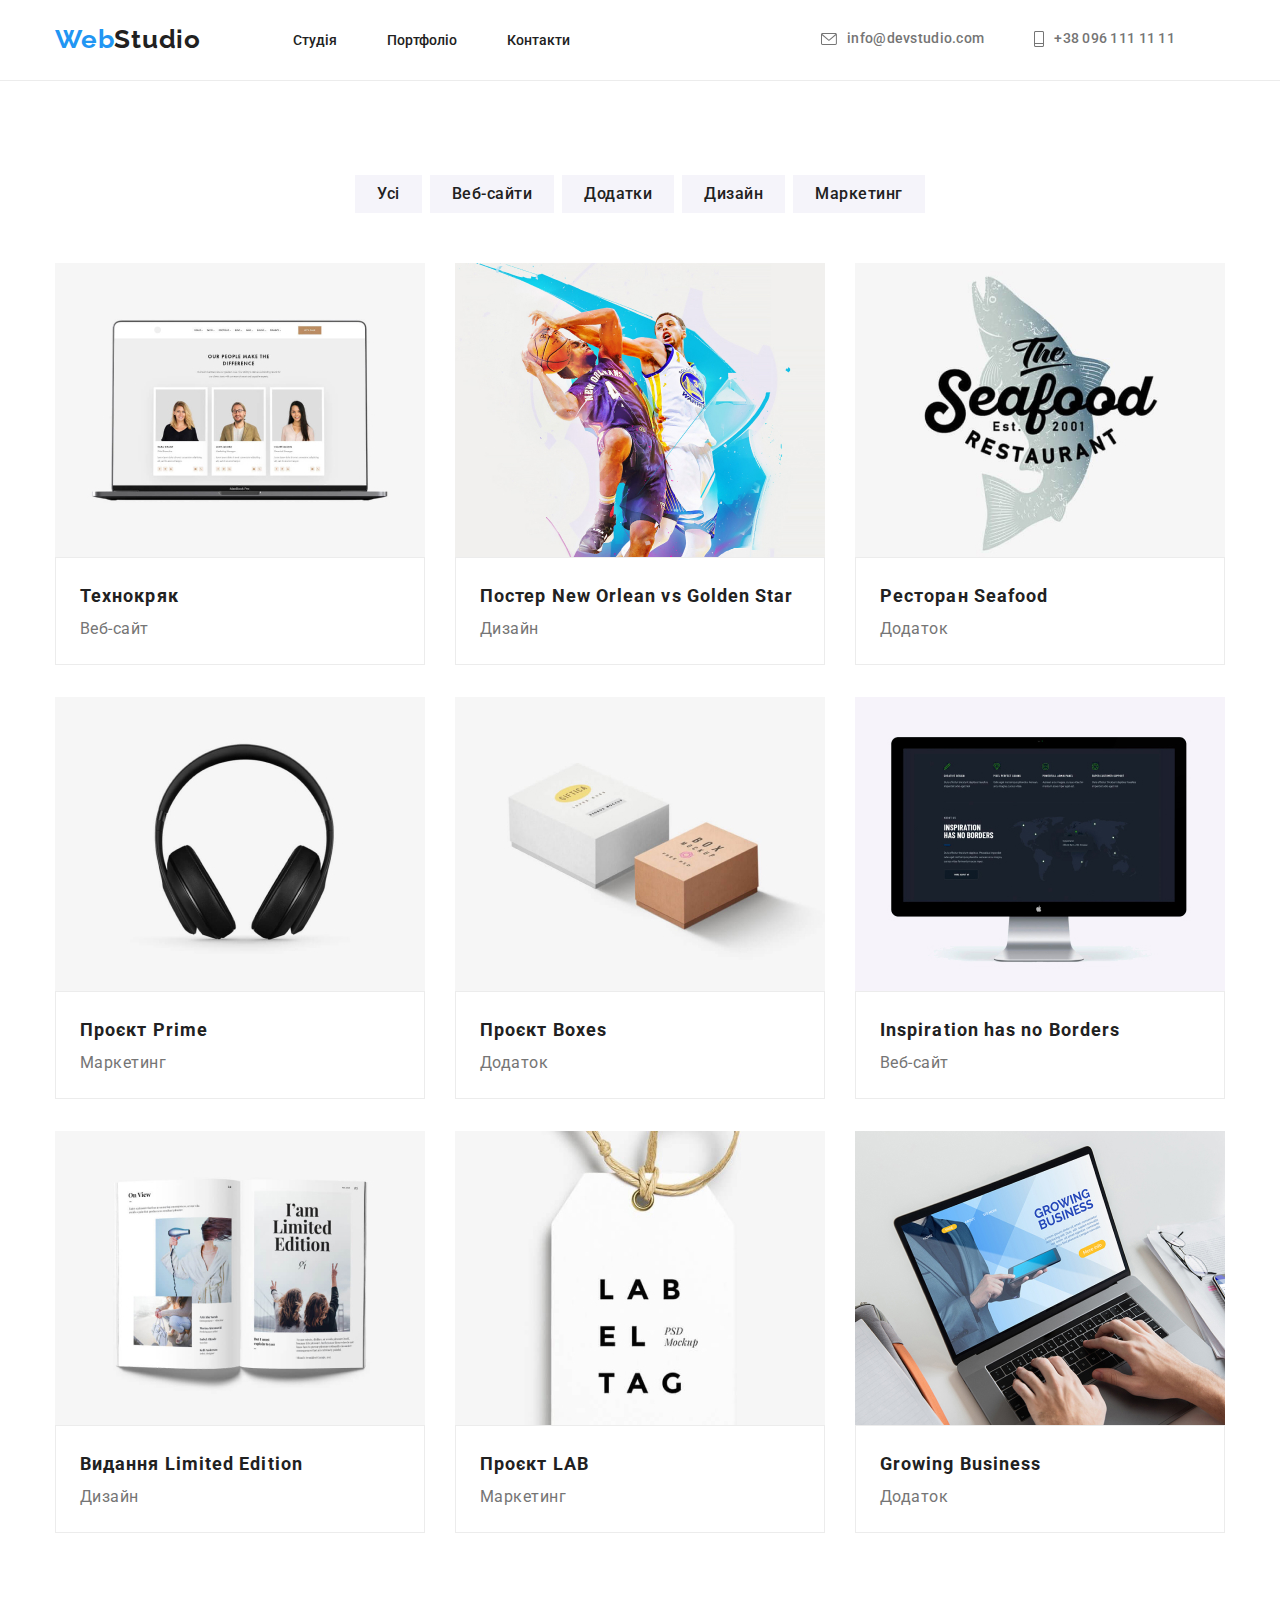
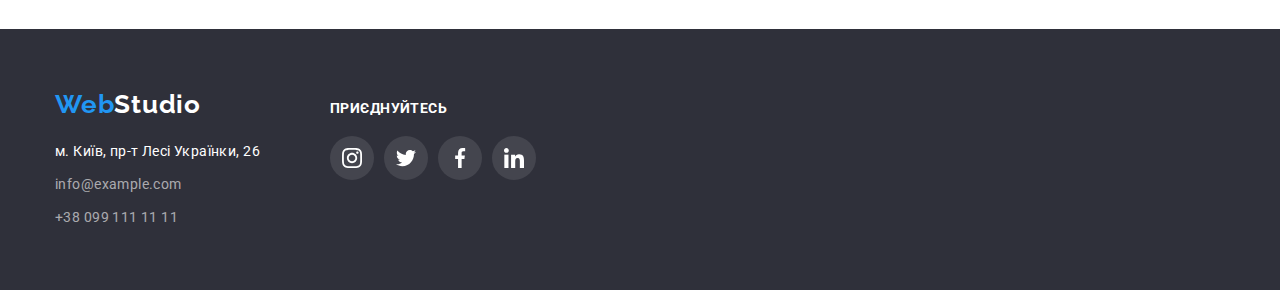
==== portfolio.html @ a78efc7d "index.html and style.css" ====
<!DOCTYPE html>
<html lang="uk">

<head>
    <meta charset="UTF-8">
    <meta http-equiv="X-UA-Compatible" content="IE=edge">
    <meta name="viewport" content="width=device-width, initial-scale=1.0">
    <title>Document</title>
    <link
        href="https://fonts.googleapis.com/css2?family=Raleway:wght@700&family=Roboto:wght@400;500;700;900&display=swap"
        rel="stylesheet" />
    <link rel="stylesheet" href="./CSS/style.css">
</head>

<body>
    <header class="header">
        <!--Верхня лінія-->
        
        <div class="container">
            <div class="container-nav">
        <nav class="container-nav">
            <a href="./index.html" class="logo">Web<span class="logo-header">Studio</span></a>

            <ul class="site-nav">
                <li><a href="./index.html" class="link">Студія</a></li>
                <li><a href="./portfolio.html" class="link">Портфоліо</a></li>
                <li><a href="" class="link">Контакти</a></li>
            </ul>
        </nav>

        <div class="auth-nav">
            <a class="header-mail" link href="mailto:info@devstudio.com">
                <svg class="contacts-icon" width="16" height="12">
                    <use href="./images/icons.svg2.svg#icon-logo-7"></use>
                </svg>
                info@devstudio.com
            </a>

            <a href="tel:+380961111111" class="header-mail">
                <svg class="contacts-icon" width="10" height="16">
                    <use href="./images/icons.svg2.svg#icon-logo-8"></use>
                </svg>
                +38 096 111 11 11
            </a>

        </div>
    </div>
</div>
    </header>

    <main>
        <section class="section-text">
            <div class="container">
                <h1 class="ordinary-title">Портфоліо</h1>
            <ul class="ordinary-nav">
                <li><button type="button" class="butons ordinary-butons">Усі</button></li>
                <li><button type="button" class="butons ordinary-butons">Веб-сайти</button></li>
                <li><button type="button" class="butons ordinary-butons">Додатки</button></li>
                <li><button type="button" class="butons ordinary-butons">Дизайн</button></li>
                <li><button type="button" class="butons ordinary-butons">Маркетинг</button></li>
            </ul> 



            <ul class="text-list">
                <li class="ordinary-item">

                    <img src="./portfolio-images/pic-1.jpg" alt="ноутбук" width="370" />
                    <a href=""></a>
                    <div class="ordinary-description">
                    <h3 class="title ordinary-name">Технокряк</h3>
                    <p class="list">Веб-сайт</p>
                </div>
                </li>

                <li class="ordinary-item">
                    <img src="./portfolio-images/pic-2.jpg" alt="баскетбол" width="370" />
                    <a href=""></a>
                    <div class="ordinary-description">
                    <h3 class="title">Постер
                        <span lang="en"> New Orlean vs Golden Star</span>
                    </h3>
                    <p class="list">Дизайн</p>
                </div>
                </li>

                <li class="ordinary-item">
                    <img src="./portfolio-images/pic-3.jpg" alt="ресторан" width="370" />
                    <a href=""></a>
                    <div class="ordinary-description">
                    <h3 class="title">Ресторан
                        <span lang="en"> Seafood</span>
                    </h3>
                    <p class="list">Додаток</p>
                </div>
                </li>

                <li class="ordinary-item">
                    <img src="./portfolio-images/pic-4.jpg" alt="навушники" width="370" />
                    <a href=""></a>
                    <div class="ordinary-description">
                    <h3 class="title">Проєкт 
                        <span lang="en">Prime</span>
                    </h3>
                    <p class="list">Маркетинг</p>
                </div>
                </li>

                <li class="ordinary-item">
                    <img src="./portfolio-images/pic-5.jpg" alt="коробки" width="370" />
                    <a href=""></a>
                    <div class="ordinary-description">
                    <h3 class="title">Проєкт 
                        <span lang="en">Boxes</span>
                    </h3>
                    <p class="list">Додаток</p>
                </div>
                </li>

                <li class="ordinary-item">
                    <img src="./portfolio-images/pic-6.jpg" alt="компютер" width="370" />
                    <a href=""></a>
                    <div class="ordinary-description">
                    <h3 class="title" lang="en">Inspiration has no Borders</h3>
                    <p class="list">Веб-сайт</p>
                </div>
                </li>

                <li class="ordinary-item">
                    <img src="./portfolio-images/pic-7.jpg" alt="книжка" width="370" />
                    <a href=""></a>
                    <div class="ordinary-description">
                    <h3 class="title">Видання 
                        <span lang="en">Limited Edition</span>
                    </h3>
                    <p class="list">Дизайн</p>
                </div>
                </li>

                <li class="ordinary-item">
                    <img src="./portfolio-images/pic-8.jpg" alt="проєкт лаб" width="370" />
                    <a href=""></a>
                    <div class="ordinary-description">
                    <h3 class="title">Проєкт 
                        <span lang="en">LAB</span>
                    </h3>
                    <p class="list">Маркетинг</p>
                </div>
                </li>

                <li class="ordinary-item">
                    <img src="./portfolio-images/pic-9.jpg" alt="працює за ноутбуком" width="370" />
                    <a href=""></a>
                    <div class="ordinary-description">
                    <h3 class="title" lang="en">Growing Business</h3>
                    <p class="list">Додаток</p>
                </div> 
                </li>
            </ul>
        </div>
        </section>
    </main>

    <footer class="foot">
        <!--Підвал-->
        <div class="container">
            <div class="foot-container">
            <div class="basement">
        <a href="./index.html" class="title">Web<span class="caption">Studio</span></a>

        <address class="adress">
            <ul class="adress-list">
                <p class="page">м. Київ, пр-т Лесі Українки, 26</p>
                <li>
                    <a href="mailto:info@example.com" class="item">info@example.com</a>
                </li>

                <li>
                    <a href="tel:+380991111111" class="item">+38 099 111 11 11</a>
                </li>
            </ul>
        </address>
    </div>
        

        <div class="adress-container">
            <p class="adress-title">приєднуйтесь</p>
            <ul class="team-text">
                <li class="adress-social">
                    <a class="team-link" href="#">
                        <svg class="adress-icon" width="20" height="20">
                           <use href="./images/icons.svg.svg#icon-instagram"></use> 
                        </svg>
                    </a>
                </li>

                <li class="adress-social">
                    <a class="team-link" href="#">
                        <svg class="adress-icon" width="20" height="20">
                            <use href="./images/icons.svg.svg#icon-twitter"></use>
                        </svg>
                    </a>
                </li>

                <li class="adress-social">
                    <a class="team-link" href="#">
                        <svg class="adress-icon" width="20" height="20">
                            <use href="./images/icons.svg.svg#icon-facebook"></use>
                        </svg>
                    </a>
                </li>

                <li class="adress-social">
                    <a class="team-link" href="#">
                        <svg class="adress-icon" width="20" height="20">
                            <use href="./images/icons.svg.svg#icon-linkedin"></use>
                        </svg>
                    </a>
                </li>
            </ul>
        </div>
        </div>
    </div>

    </footer> 
</body>

</html>
---- CSS/style.css ----
:root {
    --caption-text-color: #FFFFFF;
    --link-tex-color: #212121;
    --auth-nav-text-color: #757575;
    --lead-text-color: #757575;
    --item-text-color: rgba(255, 255, 255, 0.6);
    --logo-text-color: #2196F3;
    --subject-text-color: #2F303A;
    --ordinary-color: #F5F4FA;
}

html {
    box-sizing: border-box;
}

*,
*::before,
*::after {
    box-sizing: inherit;
}

body {
    margin: 0;
    color: var(--link-tex-color);
    background-color: var(--caption-text-color);
    font-family: 'Raleway', sans-serif;
}

h1,
h2,
h3,
h4,
h5,
h6,
p {
    font-family: 'Raleway';
    margin: 0;

}

ul {
    list-style: none;
    margin: 0;
    padding: 0;
}

/*header*/

.header {
    padding-top: 24px;
    padding-bottom: 25px;
    border-bottom: 1px solid #ECECEC;
}


.container {
    width: 1200px;
    padding-left: 15px;
    padding-right: 15px;
    margin: 0 auto;
}

.container-nav {
    display: flex;
    align-items: center;
}

.logo {
    width: 145px;
    margin-right: 93px;


    color: var(--logo-text-color);
    font-family: 'Raleway';
    font-style: normal;
    font-weight: 700;
    font-size: 26px;
    line-height: 1.19;
    letter-spacing: 0.03em;
    text-decoration: none;

}

.logo-header { 
    color: var(--link-tex-color);
}

/*site nav*/

.site-nav {
    display: flex;
    gap: 50px;  
}


.site-nav .link { 
    
    color: var(--link-tex-color);
    font-family: 'Roboto';
    font-weight: 500;
    font-size: 14px;
    line-height: 1.14;
    text-decoration: none;
}

.site-nav .link:hover,
.site-nav .link:focus {
    color: var(--logo-text-color);
}

/*auth-nav*/

.contacts-icon {
    margin-right: 10px;
    fill: currentColor;
    
}

.auth-nav {
    display: flex;
    margin-left: auto; 
    
}

.header-mail {
    margin-right: 50px;
    display: flex;
    flex-direction: row;
    align-items: center;

    font-family: 'Roboto';
    font-weight: 500;
    font-size: 14px;
    line-height: 1.14;
    letter-spacing: 0.02em;
    color: var(--auth-nav-text-color);
    text-decoration: none;
}

 .header-mail:hover,
 .header-mail:focus {
    color: var(--logo-text-color);
}


/*section-subject*/

.section-subject .caption {

    width: 696px;
    height: 120px;
    margin-bottom: 30px;

    color: var(--caption-text-color);
    font-family: 'Roboto';
    font-weight: 900;
    font-size: 44px;
    line-height: 1.36;
    letter-spacing: 0.06em;
    text-transform: uppercase;
    text-align: center;
}

.section-subject {
    padding-top: 200px;
    padding-bottom: 200px;
    display: flex;
    align-items: center;
    max-width: 1600px;
    margin: 0 auto;

    margin-left: auto; 
    margin-right: auto;
    height: 600px;
    background: #c4c4c4;
  background-repeat: no-repeat;
  background-position: center;
  background-size: cover;  
    background-image: linear-gradient(
        rgba(47, 48, 58, 0.4),
        rgba(47, 48, 58, 0.4) 

    ),url(../CSS/style-images/hero-style.jpg);
}



.hero-content {
    display: flex;
    flex-direction: column;
    align-items: center;

}

.section-subject .bth {
    width: 216px;
    height: 50px;
    cursor: pointer;


    color: var(--caption-text-color);
    background-color: var(--logo-text-color);
    font-family: 'Roboto';
    font-weight: 700;
    font-size: 16px;
    line-height: 1.88;
    letter-spacing: 0.06em;

}

.section-subject .bth:hover {
    background-color: #2196F3;
}



/*section-title*/

.about-thumb {
    display: flex;
    flex-direction: column;
    align-items: center;
    margin-bottom: 30px;
    background: var(--ordinary-color);
    border-radius: 4px;
}

.about-list {
    display: flex;
    width: 1170px;
    height: 98px;
}

.about-list li:last-child {
    margin: 0;
}


.section-title {
    padding-top: 94px;
    padding-bottom: 118px;
}

.about-item {
    margin-right: 30px;
    width: 270px;
    height: 98px;
}


.section-title .list {
    max-width: 270px;
    height: 16px;
    margin-bottom: 10px; 

    color: var(--link-tex-color);
    font-family: 'Roboto';
    font-weight: 700;
    font-size: 14px;
    line-height: 1.14;
    letter-spacing: 0.03em;
    text-transform: uppercase;
}

.section-title .lead {
    max-width: 270px;

    color: var(--lead-text-color);
    font-family: 'Roboto';
    font-weight: 400;
    font-size: 14px;
    line-height: 1.71;
    letter-spacing: 0.03em;
}

/*section-headline*/

img {
    display: block;
    max-width: 100%;
    height: auto;
}

.service-list { 
    display: flex;
    gap: 30px;
}

.section-headline {
    padding-top: 0;
    padding-bottom: 94px;
}

.section-headline .list {
    margin-bottom: 50px;

    color: var(--link-tex-color);
    font-family: 'Roboto';
    font-weight: 700;
    font-size: 36px;
    line-height: 1.17;
    text-align: center;
    letter-spacing: 0.03em;
}

/*section-work*/

.team-icon {
    fill: #AFB1B8;
}

.team-link {
    width: 44px;
    height: 44px;
    border-radius: 50%;
    display: flex;
    align-items: center;
    justify-content: center; 
}

.team-link:hover,
.team-link:focus {
    background-color: var(--logo-text-color);
}

.team-link:hover .team-icon,
.team-link:focus .team-icon {
    fill: var(--caption-text-color);
}

.team-text {
    display: flex;
    gap: 10px;
} 

.team-social {
    display: flex;
    justify-content: center;
    gap: 10px;
}


.teame-description {
    padding: 30px 0 30px 0;
    display: flex;
    flex-direction: column;
    align-items: center;
}

.team-item {
    width: 270px;
    height: 428px;
    left: 215px;
    top: 1632px;
    background: var(--normal-color);
    box-shadow: 0px 1px 3px rgb(0 0 0 / 12%), 0px 1px 1px rgb(0 0 0 / 14%), 0px 2px 1px rgb(0 0 0 / 20%);
    border-radius: 0px 0px 4px 4px;
}

.team-list {
    display: flex;
    gap: 30px;
}

.section-work {
    padding-top: 94px;
    padding-bottom: 94px;
    background-color: var(--ordinary-color);
}

.section-work .items {

    margin-bottom: 50px;

    color: var(--link-tex-color);
    font-family: 'Roboto';
    font-weight: 700;
    font-size: 36px;
    line-height: 1.17;
    text-align: center;
    letter-spacing: 0.03em;
}

.section-work .list {

    margin-bottom: 10px;

    color: var(--link-tex-color);
    font-family: 'Roboto';
    font-weight: 500;
    font-size: 16px;
    line-height: 1.19;
    text-align: center;
    letter-spacing: 0.03em;
}

.section-work .lead {
    color: var(--lead-text-color);
    font-family: 'Roboto';
    font-weight: 400;
    font-size: 16px;
    line-height: 1.19;
    text-align: center;
    letter-spacing: 0.03em;
    margin-bottom: 16px;
}

/*section-customers*/

.customers-logo:hover,
.customers-logo:focus {
    background-color: var(--logo-text-color);
}

.customers-logo:hover .customers-icon,
.customers-logo:focus .customers-icon {
    fill: var(--caption-text-color);
}

.customers {
    padding: 0;
    padding-top: 94px;
    padding-bottom: 94px;
}

.customers-title {
    font-family: 'Roboto';
font-style: normal;
font-weight: 700;
font-size: 36px;
line-height: 42px;
text-align: center;
letter-spacing: 0.03em;
color: var(--link-tex-color);
margin-bottom: 50px;
}

.customers-list {
    display: flex;
    flex-direction: row;
    align-items: center;
    gap: 30px;
}


.customers-logo {
    box-sizing: border-box;
    width: 170px;
    height: 92px;
    border: 1px solid #AFB1B8;
    border-radius: 4px;
    display: flex;
    align-items: center;
    justify-content: center;
    outline: none;
}

.customers-icon {
    fill: #AFB1B8;
}



/*adress footer*/

.foot-container {
    display: flex;
    align-items: baseline;
    gap: 70px;
}

.adress-icon {
    fill: var(--caption-text-color);
}

.team-link {
    width: 44px;
    height: 44px;
    border-radius: 50%;
    background-color: rgba(255, 255, 255, 0.1);
    display: flex;
    align-items: center;
    justify-content: center;
}

.adress-social {
    display: flex;
    justify-content: center;
    gap: 10px;
}

.foot .item:hover,
.foot .item:focus {
    color: var(--logo-text-color);
}

.foot .page:hover,
.foot .page:focus {
    color: var(--logo-text-color);
}

.foot .page {
    cursor: pointer;
}

.adress-title {
    list-style: none;
    font-family: 'Roboto';
    font-style: normal;
    font-weight: 700;
    font-size: 14px;
    line-height: 16px;
    letter-spacing: 0.03em;
    text-transform: uppercase;
    color: var(--caption-text-color);
    margin-bottom: 20px;
}


.adress .item {
    color: var(--item-text-color);
    font-family: 'Roboto';
    font-style: normal;
    font-weight: 400;
    font-size: 14px;
    line-height: 1.71;
    letter-spacing: 0.03em;
    text-decoration: none;
}

.adress .page {
    color: var(--caption-text-color);
    font-family: 'Roboto';
    font-style: normal;
    font-weight: 400;
    font-size: 14px;
    line-height: 1.71;
    letter-spacing: 0.03em;
}

.foot .title {
    color: var(--logo-text-color);
    font-family: 'Raleway';
    font-style: normal;
    font-weight: 700;
    font-size: 26px;
    line-height: 1.19;
    letter-spacing: 0.03em;
    text-decoration: none;
}

.foot .caption {
    color: var(--caption-text-color);
}

.foot {
    margin: 0 auto;
    padding-top: 60px;
    padding-bottom: 60px;

    background-color: var(--subject-text-color);
}

.basement {
    display: flex;
    flex-direction: column;
    gap: 20px;
}

.adress-list {
    display: flex;
    flex-direction: column;
    gap: 9px;
}


/*section.butons*/
/*portfolio.html*/

.ordinary-nav {
    display: flex;
    justify-content: center;
    margin: 0 0 50px 0;
    gap: 8px;
}

.section-text {
    padding-top: 94px;
    padding-bottom: 94px;
}

.ordinary-title {
    position: absolute;
    white-space: nowrap;
    width: 1px;
    height: 1px;
    overflow: hidden;
    border: 0;
    padding: 0;
    clip: rect(0 0 0 0);
    clip-path: inset(50%);
    margin: -1px;
}

.ordinary-butons {
    font-weight: 500;
    line-height: 1.63;
    letter-spacing: 0.03em;
    color: inherit;
    background-color: var(--ordinary-color);
    filter: none;
    padding: 6px 22px; 
}


.section-text .butons {

    color: var(--link-tex-color);


    font-family: 'Roboto';
    font-style: normal;
    font-weight: 500;
    font-size: 16px;
    line-height: 1.62;
    text-align: center;
    letter-spacing: 0.03em;
}

.butons {
    font-family: inherit;
    border: none;
    cursor: pointer;
    font-size: 16px;
}

.section-text .butons:hover,
.section-text .butons:focus {
    background-color: #2196F3;
    color: var(--caption-text-color);
    
}

/*text-list*/

.ordinary-description {
    border: 1px solid #ECECEC;
    padding: 20px 24px;
}

.ordinary-item {
    width: 370px;
    height: 404px;
}

.text-list {
    display: flex;
    flex-wrap: wrap;
    justify-content: center;
    gap: 30px;
}


.text-list .title { 

    color: var(--link-tex-color);
    font-family: 'Roboto';
    font-style: normal;
    font-weight: 700;
    font-size: 18px;
    line-height: 2.00;
    letter-spacing: 0.06em;
}

.text-list .list {
    color: var(--lead-text-color);
    font-family: 'Roboto';
    font-style: normal;
    font-weight: 400;
    font-size: 16px;
    line-height: 1.88;
    letter-spacing: 0.03em;
}
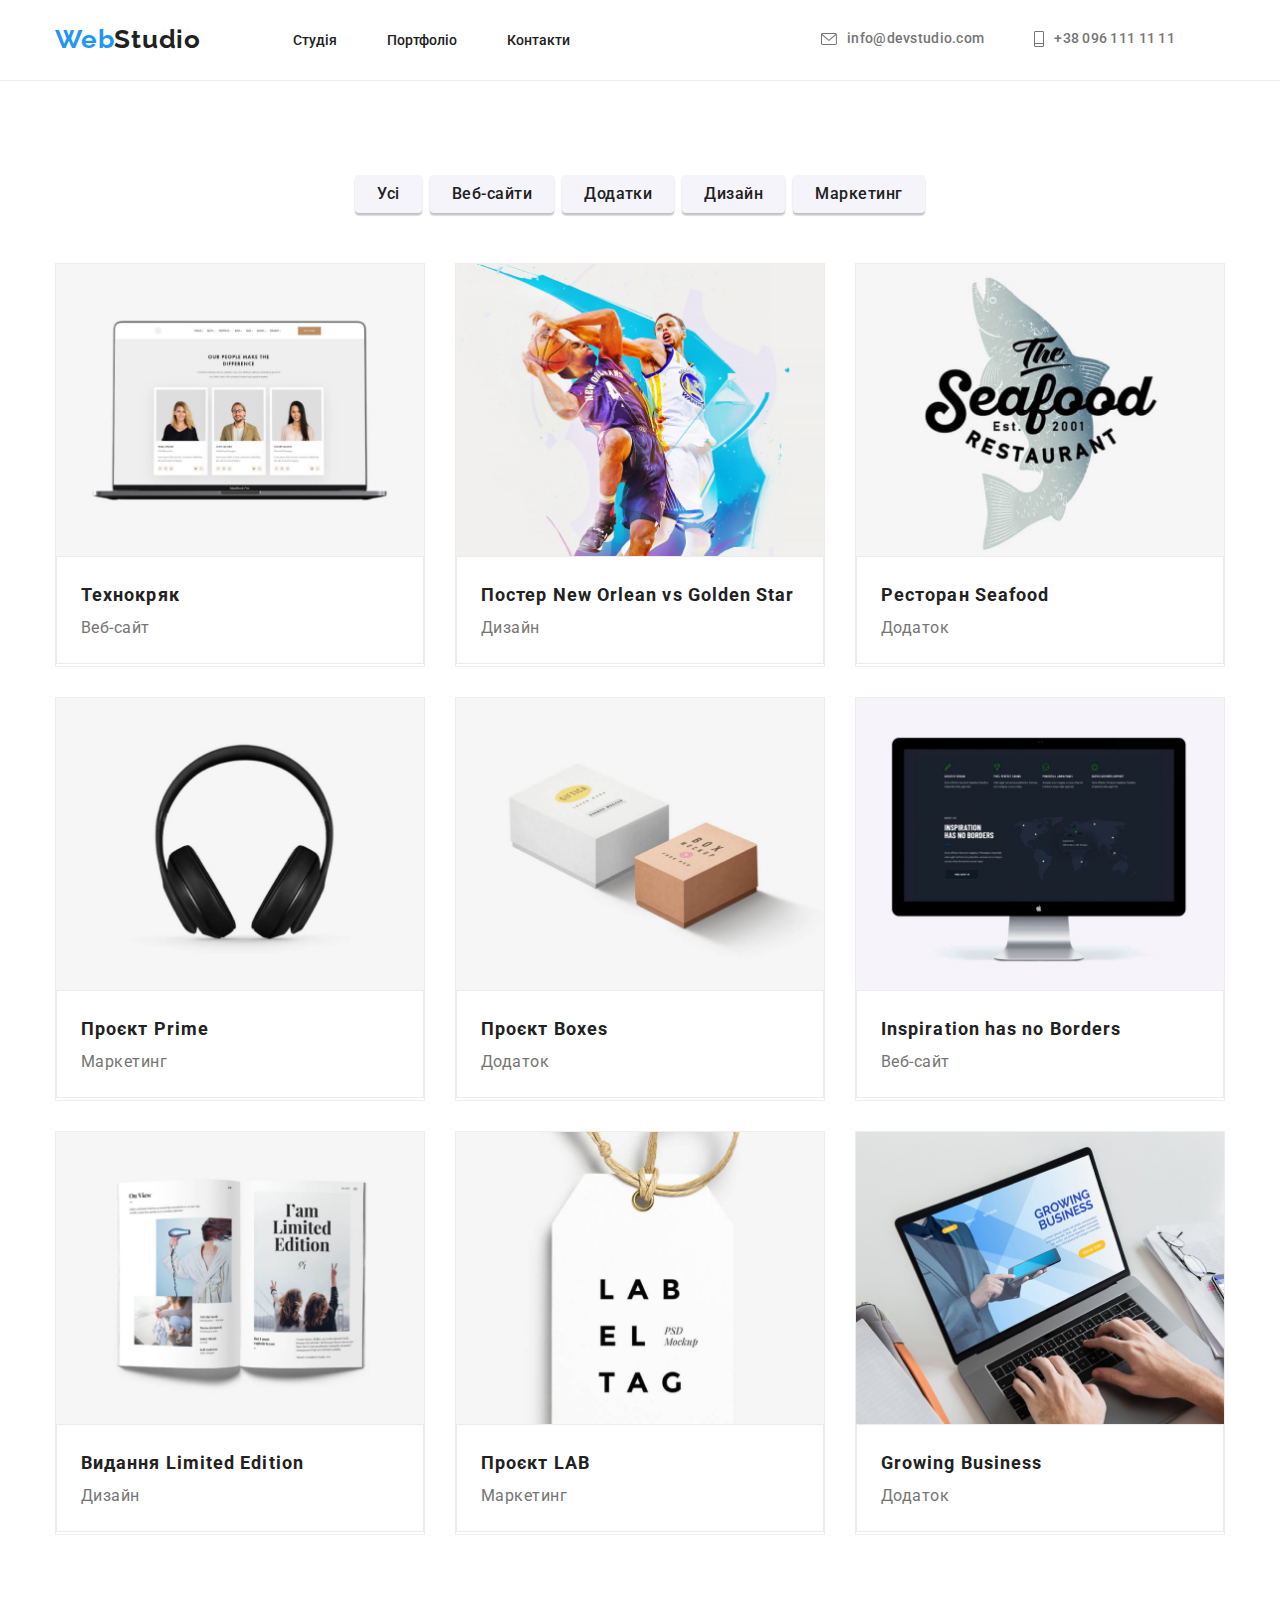
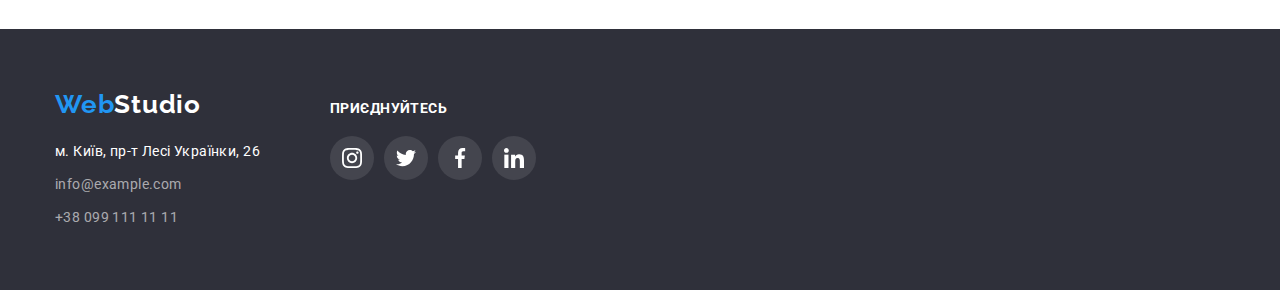
==== commit f6fa33ea: "index.html and style.css" ====
--- a/portfolio.html
+++ b/portfolio.html
@@ -2,227 +2,209 @@
 <html lang="uk">
 
 <head>
-    <meta charset="UTF-8">
-    <meta http-equiv="X-UA-Compatible" content="IE=edge">
-    <meta name="viewport" content="width=device-width, initial-scale=1.0">
-    <title>Document</title>
-    <link
-        href="https://fonts.googleapis.com/css2?family=Raleway:wght@700&family=Roboto:wght@400;500;700;900&display=swap"
-        rel="stylesheet" />
-    <link rel="stylesheet" href="./CSS/style.css">
+  <meta charset="UTF-8">
+  <meta http-equiv="X-UA-Compatible" content="IE=edge">
+  <meta name="viewport" content="width=device-width, initial-scale=1.0">
+  <title>WebStudio</title>
+  <link href="https://fonts.googleapis.com/css2?family=Raleway:wght@700&family=Roboto:wght@400;500;700;900&display=swap"
+    rel="stylesheet" />
+  <link rel="stylesheet" href="./CSS/style.css">
 </head>
 
 <body>
-    <header class="header">
-        <!--Верхня лінія-->
-        
-        <div class="container">
-            <div class="container-nav">
+  <header class="header">
+    <!--Верхня лінія-->
+
+    <div class="container">
+      <div class="container-nav">
         <nav class="container-nav">
-            <a href="./index.html" class="logo">Web<span class="logo-header">Studio</span></a>
-
-            <ul class="site-nav">
-                <li><a href="./index.html" class="link">Студія</a></li>
-                <li><a href="./portfolio.html" class="link">Портфоліо</a></li>
-                <li><a href="" class="link">Контакти</a></li>
+          <a href="./index.html" class="logo">Web<span class="logo-header">Studio</span></a>
+          <ul class="site-nav">
+            <li><a href="./index.html" class="link">Студія</a></li>
+            <li><a href="./portfolio.html" class="link">Портфоліо</a></li>
+            <li><a href="" class="link">Контакти</a></li>
+          </ul>
+        </nav>
+        <div class="auth-nav">
+          <a class="header-mail" link href="mailto:info@devstudio.com">
+            <svg class="contacts-icon" width="16" height="12">
+              <use href="./images/icons.svg2.svg#icon-logo-7"></use>
+            </svg>
+            info@devstudio.com
+          </a>
+          <a href="tel:+380961111111" class="header-mail">
+            <svg class="contacts-icon" width="10" height="16">
+              <use href="./images/icons.svg2.svg#icon-logo-8"></use>
+            </svg>
+            +38 096 111 11 11
+          </a>
+        </div>
+      </div>
+    </div>
+  </header>
+  <main>
+    <section class="section-text">
+      <div class="container">
+        <h1 class="ordinary-title">Портфоліо</h1>
+        <ul class="ordinary-nav">
+          <li><button type="button" class="butons ordinary-butons">Усі</button></li>
+          <li><button type="button" class="butons ordinary-butons">Веб-сайти</button></li>
+          <li><button type="button" class="butons ordinary-butons">Додатки</button></li>
+          <li><button type="button" class="butons ordinary-butons">Дизайн</button></li>
+          <li><button type="button" class="butons ordinary-butons">Маркетинг</button></li>
+        </ul>
+        <ul class="text-list">
+          <li class="ordinary-item">
+            <a href="#" class="ordinary-link list">
+              <img src="./portfolio-images/pic-1.jpg" alt="ноутбук" width="370" />
+              <div class="ordinary-description">
+                <h3 class="title ordinary-name">Технокряк</h3>
+                <p class="list">Веб-сайт</p>
+              </div>
+            </a>
+          </li>
+          <li class="ordinary-item">
+            <a href="#" class="ordinary-link list">
+              <img src="./portfolio-images/pic-2.jpg" alt="баскетбол" width="370" />
+              <div class="ordinary-description">
+                <h3 class="title">Постер
+                  <span lang="en"> New Orlean vs Golden Star</span>
+                </h3>
+                <p class="list">Дизайн</p>
+              </div>
+            </a>
+          </li>
+          <li class="ordinary-item">
+            <a href="#" class="ordinary-link list">
+              <img src="./portfolio-images/pic-3.jpg" alt="ресторан" width="370" />
+              <div class="ordinary-description">
+                <h3 class="title">Ресторан
+                  <span lang="en"> Seafood</span>
+                </h3>
+                <p class="list">Додаток</p>
+              </div>
+            </a>
+          </li>
+          <li class="ordinary-item">
+            <a href="#" class="ordinary-link list">
+              <img src="./portfolio-images/pic-4.jpg" alt="навушники" width="370" />
+              <div class="ordinary-description">
+                <h3 class="title">Проєкт
+                  <span lang="en">Prime</span>
+                </h3>
+                <p class="list">Маркетинг</p>
+              </div>
+            </a>
+          </li>
+          <li class="ordinary-item">
+            <a href="#" class="ordinary-link list">
+              <img src="./portfolio-images/pic-5.jpg" alt="коробки" width="370" />
+              <div class="ordinary-description">
+                <h3 class="title">Проєкт
+                  <span lang="en">Boxes</span>
+                </h3>
+                <p class="list">Додаток</p>
+              </div>
+            </a>
+          </li>
+          <li class="ordinary-item">
+            <a href="#" class="ordinary-link list">
+              <img src="./portfolio-images/pic-6.jpg" alt="компютер" width="370" />
+              <div class="ordinary-description">
+                <h3 class="title" lang="en">Inspiration has no Borders</h3>
+                <p class="list">Веб-сайт</p>
+              </div>
+            </a>
+          </li>
+          <li class="ordinary-item">
+            <a href="#" class="ordinary-link list">
+              <img src="./portfolio-images/pic-7.jpg" alt="книжка" width="370" />
+              <div class="ordinary-description">
+                <h3 class="title">Видання
+                  <span lang="en">Limited Edition</span>
+                </h3>
+                <p class="list">Дизайн</p>
+              </div>
+            </a>
+          </li>
+          <li class="ordinary-item">
+            <a href="#" class="ordinary-link list">
+              <img src="./portfolio-images/pic-8.jpg" alt="проєкт лаб" width="370" />
+              <div class="ordinary-description">
+                <h3 class="title">Проєкт
+                  <span lang="en">LAB</span>
+                </h3>
+                <p class="list">Маркетинг</p>
+              </div>
+            </a>
+          </li>
+          <li class="ordinary-item">
+            <a href="#" class="ordinary-link list">
+              <img src="./portfolio-images/pic-9.jpg" alt="працює за ноутбуком" width="370" />
+              <div class="ordinary-description">
+                <h3 class="title" lang="en">Growing Business</h3>
+                <p class="list">Додаток</p>
+              </div>
+            </a>
+          </li>
+        </ul>
+      </div>
+    </section>
+  </main>
+  <footer class="foot">
+    <!--Підвал-->
+    <div class="container">
+      <div class="foot-container">
+        <div class="basement">
+          <a href="./index.html" class="title">Web<span class="caption">Studio</span></a>
+          <address class="adress">
+            <ul class="adress-list">
+              <p class="page">м. Київ, пр-т Лесі Українки, 26</p>
+              <li>
+                <a href="mailto:info@example.com" class="item">info@example.com</a>
+              </li>
+              <li>
+                <a href="tel:+380991111111" class="item">+38 099 111 11 11</a>
+              </li>
             </ul>
-        </nav>
-
-        <div class="auth-nav">
-            <a class="header-mail" link href="mailto:info@devstudio.com">
-                <svg class="contacts-icon" width="16" height="12">
-                    <use href="./images/icons.svg2.svg#icon-logo-7"></use>
-                </svg>
-                info@devstudio.com
-            </a>
-
-            <a href="tel:+380961111111" class="header-mail">
-                <svg class="contacts-icon" width="10" height="16">
-                    <use href="./images/icons.svg2.svg#icon-logo-8"></use>
-                </svg>
-                +38 096 111 11 11
-            </a>
-
+          </address>
         </div>
+        <div class="adress-container">
+          <p class="adress-title">приєднуйтесь</p>
+          <ul class="team-text">
+            <li class="adress-social">
+              <a class="team-link" href="#">
+                <svg class="adress-icon" width="20" height="20">
+                  <use href="./images/icons.svg.svg#icon-instagram"></use>
+                </svg>
+              </a>
+            </li>
+            <li class="adress-social">
+              <a class="team-link" href="#">
+                <svg class="adress-icon" width="20" height="20">
+                  <use href="./images/icons.svg.svg#icon-twitter"></use>
+                </svg>
+              </a>
+            </li>
+            <li class="adress-social">
+              <a class="team-link" href="#">
+                <svg class="adress-icon" width="20" height="20">
+                  <use href="./images/icons.svg.svg#icon-facebook"></use>
+                </svg>
+              </a>
+            </li>
+            <li class="adress-social">
+              <a class="team-link" href="#">
+                <svg class="adress-icon" width="20" height="20">
+                  <use href="./images/icons.svg.svg#icon-linkedin"></use>
+                </svg>
+              </a>
+            </li>
+          </ul>
+        </div>
+      </div>
     </div>
-</div>
-    </header>
-
-    <main>
-        <section class="section-text">
-            <div class="container">
-                <h1 class="ordinary-title">Портфоліо</h1>
-            <ul class="ordinary-nav">
-                <li><button type="button" class="butons ordinary-butons">Усі</button></li>
-                <li><button type="button" class="butons ordinary-butons">Веб-сайти</button></li>
-                <li><button type="button" class="butons ordinary-butons">Додатки</button></li>
-                <li><button type="button" class="butons ordinary-butons">Дизайн</button></li>
-                <li><button type="button" class="butons ordinary-butons">Маркетинг</button></li>
-            </ul> 
-
-
-
-            <ul class="text-list">
-                <li class="ordinary-item">
-
-                    <img src="./portfolio-images/pic-1.jpg" alt="ноутбук" width="370" />
-                    <a href=""></a>
-                    <div class="ordinary-description">
-                    <h3 class="title ordinary-name">Технокряк</h3>
-                    <p class="list">Веб-сайт</p>
-                </div>
-                </li>
-
-                <li class="ordinary-item">
-                    <img src="./portfolio-images/pic-2.jpg" alt="баскетбол" width="370" />
-                    <a href=""></a>
-                    <div class="ordinary-description">
-                    <h3 class="title">Постер
-                        <span lang="en"> New Orlean vs Golden Star</span>
-                    </h3>
-                    <p class="list">Дизайн</p>
-                </div>
-                </li>
-
-                <li class="ordinary-item">
-                    <img src="./portfolio-images/pic-3.jpg" alt="ресторан" width="370" />
-                    <a href=""></a>
-                    <div class="ordinary-description">
-                    <h3 class="title">Ресторан
-                        <span lang="en"> Seafood</span>
-                    </h3>
-                    <p class="list">Додаток</p>
-                </div>
-                </li>
-
-                <li class="ordinary-item">
-                    <img src="./portfolio-images/pic-4.jpg" alt="навушники" width="370" />
-                    <a href=""></a>
-                    <div class="ordinary-description">
-                    <h3 class="title">Проєкт 
-                        <span lang="en">Prime</span>
-                    </h3>
-                    <p class="list">Маркетинг</p>
-                </div>
-                </li>
-
-                <li class="ordinary-item">
-                    <img src="./portfolio-images/pic-5.jpg" alt="коробки" width="370" />
-                    <a href=""></a>
-                    <div class="ordinary-description">
-                    <h3 class="title">Проєкт 
-                        <span lang="en">Boxes</span>
-                    </h3>
-                    <p class="list">Додаток</p>
-                </div>
-                </li>
-
-                <li class="ordinary-item">
-                    <img src="./portfolio-images/pic-6.jpg" alt="компютер" width="370" />
-                    <a href=""></a>
-                    <div class="ordinary-description">
-                    <h3 class="title" lang="en">Inspiration has no Borders</h3>
-                    <p class="list">Веб-сайт</p>
-                </div>
-                </li>
-
-                <li class="ordinary-item">
-                    <img src="./portfolio-images/pic-7.jpg" alt="книжка" width="370" />
-                    <a href=""></a>
-                    <div class="ordinary-description">
-                    <h3 class="title">Видання 
-                        <span lang="en">Limited Edition</span>
-                    </h3>
-                    <p class="list">Дизайн</p>
-                </div>
-                </li>
-
-                <li class="ordinary-item">
-                    <img src="./portfolio-images/pic-8.jpg" alt="проєкт лаб" width="370" />
-                    <a href=""></a>
-                    <div class="ordinary-description">
-                    <h3 class="title">Проєкт 
-                        <span lang="en">LAB</span>
-                    </h3>
-                    <p class="list">Маркетинг</p>
-                </div>
-                </li>
-
-                <li class="ordinary-item">
-                    <img src="./portfolio-images/pic-9.jpg" alt="працює за ноутбуком" width="370" />
-                    <a href=""></a>
-                    <div class="ordinary-description">
-                    <h3 class="title" lang="en">Growing Business</h3>
-                    <p class="list">Додаток</p>
-                </div> 
-                </li>
-            </ul>
-        </div>
-        </section>
-    </main>
-
-    <footer class="foot">
-        <!--Підвал-->
-        <div class="container">
-            <div class="foot-container">
-            <div class="basement">
-        <a href="./index.html" class="title">Web<span class="caption">Studio</span></a>
-
-        <address class="adress">
-            <ul class="adress-list">
-                <p class="page">м. Київ, пр-т Лесі Українки, 26</p>
-                <li>
-                    <a href="mailto:info@example.com" class="item">info@example.com</a>
-                </li>
-
-                <li>
-                    <a href="tel:+380991111111" class="item">+38 099 111 11 11</a>
-                </li>
-            </ul>
-        </address>
-    </div>
-        
-
-        <div class="adress-container">
-            <p class="adress-title">приєднуйтесь</p>
-            <ul class="team-text">
-                <li class="adress-social">
-                    <a class="team-link" href="#">
-                        <svg class="adress-icon" width="20" height="20">
-                           <use href="./images/icons.svg.svg#icon-instagram"></use> 
-                        </svg>
-                    </a>
-                </li>
-
-                <li class="adress-social">
-                    <a class="team-link" href="#">
-                        <svg class="adress-icon" width="20" height="20">
-                            <use href="./images/icons.svg.svg#icon-twitter"></use>
-                        </svg>
-                    </a>
-                </li>
-
-                <li class="adress-social">
-                    <a class="team-link" href="#">
-                        <svg class="adress-icon" width="20" height="20">
-                            <use href="./images/icons.svg.svg#icon-facebook"></use>
-                        </svg>
-                    </a>
-                </li>
-
-                <li class="adress-social">
-                    <a class="team-link" href="#">
-                        <svg class="adress-icon" width="20" height="20">
-                            <use href="./images/icons.svg.svg#icon-linkedin"></use>
-                        </svg>
-                    </a>
-                </li>
-            </ul>
-        </div>
-        </div>
-    </div>
-
-    </footer> 
+  </footer>
 </body>
 
 </html>--- a/CSS/style.css
+++ b/CSS/style.css
@@ -1,29 +1,29 @@
 :root {
-    --caption-text-color: #FFFFFF;
-    --link-tex-color: #212121;
-    --auth-nav-text-color: #757575;
-    --lead-text-color: #757575;
-    --item-text-color: rgba(255, 255, 255, 0.6);
-    --logo-text-color: #2196F3;
-    --subject-text-color: #2F303A;
-    --ordinary-color: #F5F4FA;
+  --caption-text-color: #ffffff;
+  --link-tex-color: #212121;
+  --auth-nav-text-color: #757575;
+  --lead-text-color: #757575;
+  --item-text-color: rgba(255, 255, 255, 0.6);
+  --logo-text-color: #2196f3;
+  --subject-text-color: #2f303a;
+  --ordinary-color: #f5f4fa;
 }
 
 html {
-    box-sizing: border-box;
+  box-sizing: border-box;
 }
 
 *,
 *::before,
 *::after {
-    box-sizing: inherit;
+  box-sizing: inherit;
 }
 
 body {
-    margin: 0;
-    color: var(--link-tex-color);
-    background-color: var(--caption-text-color);
-    font-family: 'Raleway', sans-serif;
+  margin: 0;
+  color: var(--link-tex-color);
+  background-color: var(--caption-text-color);
+  font-family: "Raleway", sans-serif;
 }
 
 h1,
@@ -33,652 +33,640 @@
 h5,
 h6,
 p {
-    font-family: 'Raleway';
-    margin: 0;
-
+  font-family: "Raleway";
+  margin: 0;
 }
 
 ul {
-    list-style: none;
-    margin: 0;
-    padding: 0;
+  list-style: none;
+  margin: 0;
+  padding: 0;
 }
 
 /*header*/
 
 .header {
-    padding-top: 24px;
-    padding-bottom: 25px;
-    border-bottom: 1px solid #ECECEC;
-}
-
+  padding-top: 24px;
+  padding-bottom: 25px;
+  border-bottom: 1px solid #ececec;
+}
 
 .container {
-    width: 1200px;
-    padding-left: 15px;
-    padding-right: 15px;
-    margin: 0 auto;
+  width: 1200px;
+  padding-left: 15px;
+  padding-right: 15px;
+  margin: 0 auto;
 }
 
 .container-nav {
-    display: flex;
-    align-items: center;
+  display: flex;
+  align-items: center;
 }
 
 .logo {
-    width: 145px;
-    margin-right: 93px;
-
-
-    color: var(--logo-text-color);
-    font-family: 'Raleway';
-    font-style: normal;
-    font-weight: 700;
-    font-size: 26px;
-    line-height: 1.19;
-    letter-spacing: 0.03em;
-    text-decoration: none;
-
-}
-
-.logo-header { 
-    color: var(--link-tex-color);
+  width: 145px;
+  margin-right: 93px;
+
+  color: var(--logo-text-color);
+  font-family: "Raleway";
+  font-style: normal;
+  font-weight: 700;
+  font-size: 26px;
+  line-height: 1.19;
+  letter-spacing: 0.03em;
+  text-decoration: none;
+}
+
+.logo-header {
+  color: var(--link-tex-color);
 }
 
 /*site nav*/
 
 .site-nav {
-    display: flex;
-    gap: 50px;  
-}
-
-
-.site-nav .link { 
-    
-    color: var(--link-tex-color);
-    font-family: 'Roboto';
-    font-weight: 500;
-    font-size: 14px;
-    line-height: 1.14;
-    text-decoration: none;
+  display: flex;
+  gap: 50px;
+}
+
+.site-nav .link {
+  color: var(--link-tex-color);
+  font-family: "Roboto";
+  font-weight: 500;
+  font-size: 14px;
+  line-height: 1.14;
+  text-decoration: none;
 }
 
 .site-nav .link:hover,
 .site-nav .link:focus {
-    color: var(--logo-text-color);
+  color: var(--logo-text-color);
 }
 
 /*auth-nav*/
 
 .contacts-icon {
-    margin-right: 10px;
-    fill: currentColor;
-    
+  margin-right: 10px;
+  fill: currentColor;
 }
 
 .auth-nav {
-    display: flex;
-    margin-left: auto; 
-    
+  display: flex;
+  margin-left: auto;
 }
 
 .header-mail {
-    margin-right: 50px;
-    display: flex;
-    flex-direction: row;
-    align-items: center;
-
-    font-family: 'Roboto';
-    font-weight: 500;
-    font-size: 14px;
-    line-height: 1.14;
-    letter-spacing: 0.02em;
-    color: var(--auth-nav-text-color);
-    text-decoration: none;
-}
-
- .header-mail:hover,
- .header-mail:focus {
-    color: var(--logo-text-color);
-}
-
+  margin-right: 50px;
+  display: flex;
+  flex-direction: row;
+  align-items: center;
+
+  font-family: "Roboto";
+  font-weight: 500;
+  font-size: 14px;
+  line-height: 1.14;
+  letter-spacing: 0.02em;
+  color: var(--auth-nav-text-color);
+  text-decoration: none;
+}
+
+.header-mail:hover,
+.header-mail:focus {
+  color: var(--logo-text-color);
+}
 
 /*section-subject*/
 
 .section-subject .caption {
-
-    width: 696px;
-    height: 120px;
-    margin-bottom: 30px;
-
-    color: var(--caption-text-color);
-    font-family: 'Roboto';
-    font-weight: 900;
-    font-size: 44px;
-    line-height: 1.36;
-    letter-spacing: 0.06em;
-    text-transform: uppercase;
-    text-align: center;
+  width: 696px;
+  height: 120px;
+  margin-bottom: 30px;
+
+  color: var(--caption-text-color);
+  font-family: "Roboto";
+  font-weight: 900;
+  font-size: 44px;
+  line-height: 1.36;
+  letter-spacing: 0.06em;
+  text-transform: uppercase;
+  text-align: center;
 }
 
 .section-subject {
-    padding-top: 200px;
-    padding-bottom: 200px;
-    display: flex;
-    align-items: center;
-    max-width: 1600px;
-    margin: 0 auto;
-
-    margin-left: auto; 
-    margin-right: auto;
-    height: 600px;
-    background: #c4c4c4;
+  padding-top: 200px;
+  padding-bottom: 200px;
+  display: flex;
+  align-items: center;
+  max-width: 1600px;
+  margin: 0 auto;
+
+  margin-left: auto;
+  margin-right: auto;
+  height: 600px;
+  background: #c4c4c4;
   background-repeat: no-repeat;
   background-position: center;
-  background-size: cover;  
-    background-image: linear-gradient(
-        rgba(47, 48, 58, 0.4),
-        rgba(47, 48, 58, 0.4) 
-
-    ),url(../CSS/style-images/hero-style.jpg);
-}
-
-
+  background-size: cover;
+  background-image: linear-gradient(
+      rgba(47, 48, 58, 0.4),
+      rgba(47, 48, 58, 0.4)
+    ),
+    url(../CSS/style-images/hero-style.jpg);
+}
 
 .hero-content {
-    display: flex;
-    flex-direction: column;
-    align-items: center;
-
+  display: flex;
+  flex-direction: column;
+  align-items: center;
 }
 
 .section-subject .bth {
-    width: 216px;
-    height: 50px;
-    cursor: pointer;
-
-
-    color: var(--caption-text-color);
-    background-color: var(--logo-text-color);
-    font-family: 'Roboto';
-    font-weight: 700;
-    font-size: 16px;
-    line-height: 1.88;
-    letter-spacing: 0.06em;
-
+  width: 216px;
+  height: 50px;
+  cursor: pointer;
+
+  color: var(--caption-text-color);
+  background-color: var(--logo-text-color);
+  font-family: "Roboto";
+  font-weight: 700;
+  font-size: 16px;
+  line-height: 1.88;
+  letter-spacing: 0.06em;
 }
 
 .section-subject .bth:hover {
-    background-color: #2196F3;
-}
-
-
+  background-color: #2196f3;
+}
 
 /*section-title*/
 
 .about-thumb {
-    display: flex;
-    flex-direction: column;
-    align-items: center;
-    margin-bottom: 30px;
-    background: var(--ordinary-color);
-    border-radius: 4px;
+  display: flex;
+  justify-content: center;
+  align-items: center;
+  margin-bottom: 30px;
+  background: var(--ordinary-color);
+  border-radius: 4px;
+  height: 120px;
 }
 
 .about-list {
-    display: flex;
-    width: 1170px;
-    height: 98px;
+  display: flex;
+  width: 1170px;
+  height: 98px;
 }
 
 .about-list li:last-child {
-    margin: 0;
-}
-
+  margin: 0;
+}
 
 .section-title {
-    padding-top: 94px;
-    padding-bottom: 118px;
+  padding-top: 94px;
+  padding-bottom: 118px;
 }
 
 .about-item {
-    margin-right: 30px;
-    width: 270px;
-    height: 98px;
-}
-
+  margin-right: 30px;
+  width: 270px;
+  height: 98px;
+}
 
 .section-title .list {
-    max-width: 270px;
-    height: 16px;
-    margin-bottom: 10px; 
-
-    color: var(--link-tex-color);
-    font-family: 'Roboto';
-    font-weight: 700;
-    font-size: 14px;
-    line-height: 1.14;
-    letter-spacing: 0.03em;
-    text-transform: uppercase;
+  max-width: 270px;
+  height: 16px;
+  margin-bottom: 10px;
+
+  color: var(--link-tex-color);
+  font-family: "Roboto";
+  font-weight: 700;
+  font-size: 14px;
+  line-height: 1.14;
+  letter-spacing: 0.03em;
+  text-transform: uppercase;
 }
 
 .section-title .lead {
-    max-width: 270px;
-
-    color: var(--lead-text-color);
-    font-family: 'Roboto';
-    font-weight: 400;
-    font-size: 14px;
-    line-height: 1.71;
-    letter-spacing: 0.03em;
+  max-width: 270px;
+
+  color: var(--lead-text-color);
+  font-family: "Roboto";
+  font-weight: 400;
+  font-size: 14px;
+  line-height: 1.71;
+  letter-spacing: 0.03em;
 }
 
 /*section-headline*/
 
 img {
-    display: block;
-    max-width: 100%;
-    height: auto;
-}
-
-.service-list { 
-    display: flex;
-    gap: 30px;
+  display: block;
+  max-width: 100%;
+  height: auto;
+}
+
+.service-list {
+  display: flex;
+  gap: 30px;
 }
 
 .section-headline {
-    padding-top: 0;
-    padding-bottom: 94px;
+  padding-top: 0;
+  padding-bottom: 94px;
 }
 
 .section-headline .list {
-    margin-bottom: 50px;
-
-    color: var(--link-tex-color);
-    font-family: 'Roboto';
-    font-weight: 700;
-    font-size: 36px;
-    line-height: 1.17;
-    text-align: center;
-    letter-spacing: 0.03em;
+  margin-bottom: 50px;
+
+  color: var(--link-tex-color);
+  font-family: "Roboto";
+  font-weight: 700;
+  font-size: 36px;
+  line-height: 1.17;
+  text-align: center;
+  letter-spacing: 0.03em;
 }
 
 /*section-work*/
 
 .team-icon {
-    fill: #AFB1B8;
+  fill: #afb1b8;
 }
 
 .team-link {
-    width: 44px;
-    height: 44px;
-    border-radius: 50%;
-    display: flex;
-    align-items: center;
-    justify-content: center; 
+  width: 44px;
+  height: 44px;
+  border-radius: 50%;
+  display: flex;
+  align-items: center;
+  justify-content: center;
 }
 
 .team-link:hover,
 .team-link:focus {
-    background-color: var(--logo-text-color);
+  background-color: var(--logo-text-color);
 }
 
 .team-link:hover .team-icon,
 .team-link:focus .team-icon {
-    fill: var(--caption-text-color);
+  fill: var(--caption-text-color);
 }
 
 .team-text {
-    display: flex;
-    gap: 10px;
-} 
+  display: flex;
+  gap: 10px;
+}
 
 .team-social {
-    display: flex;
-    justify-content: center;
-    gap: 10px;
-}
-
+  display: flex;
+  justify-content: center;
+  gap: 10px;
+}
 
 .teame-description {
-    padding: 30px 0 30px 0;
-    display: flex;
-    flex-direction: column;
-    align-items: center;
+  padding: 30px 0 30px 0;
+  display: flex;
+  flex-direction: column;
+  align-items: center;
 }
 
 .team-item {
-    width: 270px;
-    height: 428px;
-    left: 215px;
-    top: 1632px;
-    background: var(--normal-color);
-    box-shadow: 0px 1px 3px rgb(0 0 0 / 12%), 0px 1px 1px rgb(0 0 0 / 14%), 0px 2px 1px rgb(0 0 0 / 20%);
-    border-radius: 0px 0px 4px 4px;
+  width: 270px;
+  height: 428px;
+  left: 215px;
+  top: 1632px;
+  background: var(--caption-text-color);
+  box-shadow: 0px 1px 3px rgb(0 0 0 / 12%), 0px 1px 1px rgb(0 0 0 / 14%),
+    0px 2px 1px rgb(0 0 0 / 20%);
+  border-radius: 0px 0px 4px 4px;
 }
 
 .team-list {
-    display: flex;
-    gap: 30px;
+  display: flex;
+  gap: 30px;
 }
 
 .section-work {
-    padding-top: 94px;
-    padding-bottom: 94px;
-    background-color: var(--ordinary-color);
+  padding-top: 94px;
+  padding-bottom: 94px;
+  background-color: var(--ordinary-color);
 }
 
 .section-work .items {
-
-    margin-bottom: 50px;
-
-    color: var(--link-tex-color);
-    font-family: 'Roboto';
-    font-weight: 700;
-    font-size: 36px;
-    line-height: 1.17;
-    text-align: center;
-    letter-spacing: 0.03em;
+  margin-bottom: 50px;
+
+  color: var(--link-tex-color);
+  font-family: "Roboto";
+  font-weight: 700;
+  font-size: 36px;
+  line-height: 1.17;
+  text-align: center;
+  letter-spacing: 0.03em;
 }
 
 .section-work .list {
-
-    margin-bottom: 10px;
-
-    color: var(--link-tex-color);
-    font-family: 'Roboto';
-    font-weight: 500;
-    font-size: 16px;
-    line-height: 1.19;
-    text-align: center;
-    letter-spacing: 0.03em;
+  margin-bottom: 10px;
+
+  color: var(--link-tex-color);
+  font-family: "Roboto";
+  font-weight: 500;
+  font-size: 16px;
+  line-height: 1.19;
+  text-align: center;
+  letter-spacing: 0.03em;
 }
 
 .section-work .lead {
-    color: var(--lead-text-color);
-    font-family: 'Roboto';
-    font-weight: 400;
-    font-size: 16px;
-    line-height: 1.19;
-    text-align: center;
-    letter-spacing: 0.03em;
-    margin-bottom: 16px;
+  color: var(--lead-text-color);
+  font-family: "Roboto";
+  font-weight: 400;
+  font-size: 16px;
+  line-height: 1.19;
+  text-align: center;
+  letter-spacing: 0.03em;
+  margin-bottom: 16px;
 }
 
 /*section-customers*/
 
 .customers-logo:hover,
 .customers-logo:focus {
-    background-color: var(--logo-text-color);
+  border-color: var(--logo-text-color);
 }
 
 .customers-logo:hover .customers-icon,
 .customers-logo:focus .customers-icon {
-    fill: var(--caption-text-color);
+  fill: var(--logo-text-color);
 }
 
 .customers {
-    padding: 0;
-    padding-top: 94px;
-    padding-bottom: 94px;
+  padding: 0;
+  padding-top: 94px;
+  padding-bottom: 94px;
 }
 
 .customers-title {
-    font-family: 'Roboto';
-font-style: normal;
-font-weight: 700;
-font-size: 36px;
-line-height: 42px;
-text-align: center;
-letter-spacing: 0.03em;
-color: var(--link-tex-color);
-margin-bottom: 50px;
+  font-family: "Roboto";
+  font-style: normal;
+  font-weight: 700;
+  font-size: 36px;
+  line-height: 42px;
+  text-align: center;
+  letter-spacing: 0.03em;
+  color: var(--link-tex-color);
+  margin-bottom: 50px;
 }
 
 .customers-list {
-    display: flex;
-    flex-direction: row;
-    align-items: center;
-    gap: 30px;
-}
-
+  display: flex;
+  flex-direction: row;
+  align-items: center;
+  gap: 30px;
+}
 
 .customers-logo {
-    box-sizing: border-box;
-    width: 170px;
-    height: 92px;
-    border: 1px solid #AFB1B8;
-    border-radius: 4px;
-    display: flex;
-    align-items: center;
-    justify-content: center;
-    outline: none;
+  box-sizing: border-box;
+  width: 170px;
+  height: 92px;
+  border: 1px solid #afb1b8;
+  border-radius: 4px;
+  display: flex;
+  align-items: center;
+  justify-content: center;
+  outline: none;
 }
 
 .customers-icon {
-    fill: #AFB1B8;
-}
-
-
+  fill: #afb1b8;
+}
 
 /*adress footer*/
 
 .foot-container {
-    display: flex;
-    align-items: baseline;
-    gap: 70px;
+  display: flex;
+  align-items: baseline;
+  gap: 70px;
 }
 
 .adress-icon {
-    fill: var(--caption-text-color);
+  fill: var(--caption-text-color);
 }
 
 .team-link {
-    width: 44px;
-    height: 44px;
-    border-radius: 50%;
-    background-color: rgba(255, 255, 255, 0.1);
-    display: flex;
-    align-items: center;
-    justify-content: center;
+  width: 44px;
+  height: 44px;
+  border-radius: 50%;
+  background-color: rgba(255, 255, 255, 0.1);
+  display: flex;
+  align-items: center;
+  justify-content: center;
 }
 
 .adress-social {
-    display: flex;
-    justify-content: center;
-    gap: 10px;
+  display: flex;
+  justify-content: center;
+  gap: 10px;
 }
 
 .foot .item:hover,
 .foot .item:focus {
-    color: var(--logo-text-color);
+  color: var(--logo-text-color);
 }
 
 .foot .page:hover,
 .foot .page:focus {
-    color: var(--logo-text-color);
+  color: var(--logo-text-color);
 }
 
 .foot .page {
-    cursor: pointer;
+  cursor: pointer;
 }
 
 .adress-title {
-    list-style: none;
-    font-family: 'Roboto';
-    font-style: normal;
-    font-weight: 700;
-    font-size: 14px;
-    line-height: 16px;
-    letter-spacing: 0.03em;
-    text-transform: uppercase;
-    color: var(--caption-text-color);
-    margin-bottom: 20px;
-}
-
+  list-style: none;
+  font-family: "Roboto";
+  font-style: normal;
+  font-weight: 700;
+  font-size: 14px;
+  line-height: 16px;
+  letter-spacing: 0.03em;
+  text-transform: uppercase;
+  color: var(--caption-text-color);
+  margin-bottom: 20px;
+}
 
 .adress .item {
-    color: var(--item-text-color);
-    font-family: 'Roboto';
-    font-style: normal;
-    font-weight: 400;
-    font-size: 14px;
-    line-height: 1.71;
-    letter-spacing: 0.03em;
-    text-decoration: none;
+  color: var(--item-text-color);
+  font-family: "Roboto";
+  font-style: normal;
+  font-weight: 400;
+  font-size: 14px;
+  line-height: 1.71;
+  letter-spacing: 0.03em;
+  text-decoration: none;
 }
 
 .adress .page {
-    color: var(--caption-text-color);
-    font-family: 'Roboto';
-    font-style: normal;
-    font-weight: 400;
-    font-size: 14px;
-    line-height: 1.71;
-    letter-spacing: 0.03em;
+  color: var(--caption-text-color);
+  font-family: "Roboto";
+  font-style: normal;
+  font-weight: 400;
+  font-size: 14px;
+  line-height: 1.71;
+  letter-spacing: 0.03em;
 }
 
 .foot .title {
-    color: var(--logo-text-color);
-    font-family: 'Raleway';
-    font-style: normal;
-    font-weight: 700;
-    font-size: 26px;
-    line-height: 1.19;
-    letter-spacing: 0.03em;
-    text-decoration: none;
+  color: var(--logo-text-color);
+  font-family: "Raleway";
+  font-style: normal;
+  font-weight: 700;
+  font-size: 26px;
+  line-height: 1.19;
+  letter-spacing: 0.03em;
+  text-decoration: none;
 }
 
 .foot .caption {
-    color: var(--caption-text-color);
+  color: var(--caption-text-color);
 }
 
 .foot {
-    margin: 0 auto;
-    padding-top: 60px;
-    padding-bottom: 60px;
-
-    background-color: var(--subject-text-color);
+  margin: 0 auto;
+  padding-top: 60px;
+  padding-bottom: 60px;
+
+  background-color: var(--subject-text-color);
 }
 
 .basement {
-    display: flex;
-    flex-direction: column;
-    gap: 20px;
+  display: flex;
+  flex-direction: column;
+  gap: 20px;
 }
 
 .adress-list {
-    display: flex;
-    flex-direction: column;
-    gap: 9px;
-}
-
+  display: flex;
+  flex-direction: column;
+  gap: 9px;
+}
 
 /*section.butons*/
 /*portfolio.html*/
 
 .ordinary-nav {
-    display: flex;
-    justify-content: center;
-    margin: 0 0 50px 0;
-    gap: 8px;
+  display: flex;
+  justify-content: center;
+  margin: 0 0 50px 0;
+  gap: 8px;
 }
 
 .section-text {
-    padding-top: 94px;
-    padding-bottom: 94px;
+  padding-top: 94px;
+  padding-bottom: 94px;
 }
 
 .ordinary-title {
-    position: absolute;
-    white-space: nowrap;
-    width: 1px;
-    height: 1px;
-    overflow: hidden;
-    border: 0;
-    padding: 0;
-    clip: rect(0 0 0 0);
-    clip-path: inset(50%);
-    margin: -1px;
+  position: absolute;
+  white-space: nowrap;
+  width: 1px;
+  height: 1px;
+  overflow: hidden;
+  border: 0;
+  padding: 0;
+  clip: rect(0 0 0 0);
+  clip-path: inset(50%);
+  margin: -1px;
 }
 
 .ordinary-butons {
-    font-weight: 500;
-    line-height: 1.63;
-    letter-spacing: 0.03em;
-    color: inherit;
-    background-color: var(--ordinary-color);
-    filter: none;
-    padding: 6px 22px; 
-}
-
+  font-weight: 500;
+  line-height: 1.63;
+  letter-spacing: 0.03em;
+  color: inherit;
+  background-color: var(--ordinary-color);
+  filter: none;
+  padding: 6px 22px;
+}
 
 .section-text .butons {
-
-    color: var(--link-tex-color);
-
-
-    font-family: 'Roboto';
-    font-style: normal;
-    font-weight: 500;
-    font-size: 16px;
-    line-height: 1.62;
-    text-align: center;
-    letter-spacing: 0.03em;
+  color: var(--link-tex-color);
+
+  font-family: "Roboto";
+  font-style: normal;
+  font-weight: 500;
+  font-size: 16px;
+  line-height: 1.62;
+  text-align: center;
+  letter-spacing: 0.03em;
+  border-radius: 4px;
+
+  box-shadow: 0px 3px 1px rgba(0, 0, 0, 0.1), 0px 1px 2px rgba(0, 0, 0, 0.08),
+    0px 2px 2px rgba(0, 0, 0, 0.12);
 }
 
 .butons {
-    font-family: inherit;
-    border: none;
-    cursor: pointer;
-    font-size: 16px;
+  font-family: inherit;
+  border: none;
+  cursor: pointer;
+  font-size: 16px;
 }
 
 .section-text .butons:hover,
 .section-text .butons:focus {
-    background-color: #2196F3;
-    color: var(--caption-text-color);
-    
+  background-color: #2196f3;
+  color: var(--caption-text-color);
 }
 
 /*text-list*/
 
+.list {
+  text-decoration: none;
+}
+
 .ordinary-description {
-    border: 1px solid #ECECEC;
-    padding: 20px 24px;
+  border: 1px solid #ececec;
+  padding: 20px 24px;
 }
 
 .ordinary-item {
-    width: 370px;
-    height: 404px;
+  width: 370px;
+  height: 404px;
+  border: 1px solid #eeeeee;
+  background: #ffffff;
+}
+
+.ordinary-item:hover,
+.ordinary-item:focus {
+  box-shadow: 0px 1px 1px rgba(0, 0, 0, 0.12), 0px 4px 4px rgba(0, 0, 0, 0.06),
+    1px 4px 6px rgba(0, 0, 0, 0.16);
+}
+
+.ordinary-link {
+  display: block;
 }
 
 .text-list {
-    display: flex;
-    flex-wrap: wrap;
-    justify-content: center;
-    gap: 30px;
-}
-
-
-.text-list .title { 
-
-    color: var(--link-tex-color);
-    font-family: 'Roboto';
-    font-style: normal;
-    font-weight: 700;
-    font-size: 18px;
-    line-height: 2.00;
-    letter-spacing: 0.06em;
+  display: flex;
+  flex-wrap: wrap;
+  justify-content: center;
+  gap: 30px;
+}
+
+.text-list .title {
+  color: var(--link-tex-color);
+  font-family: "Roboto";
+  font-style: normal;
+  font-weight: 700;
+  font-size: 18px;
+  line-height: 2;
+  letter-spacing: 0.06em;
 }
 
 .text-list .list {
-    color: var(--lead-text-color);
-    font-family: 'Roboto';
-    font-style: normal;
-    font-weight: 400;
-    font-size: 16px;
-    line-height: 1.88;
-    letter-spacing: 0.03em;
-}
-
+  color: var(--lead-text-color);
+  font-family: "Roboto";
+  font-style: normal;
+  font-weight: 400;
+  font-size: 16px;
+  line-height: 1.88;
+  letter-spacing: 0.03em;
+}
